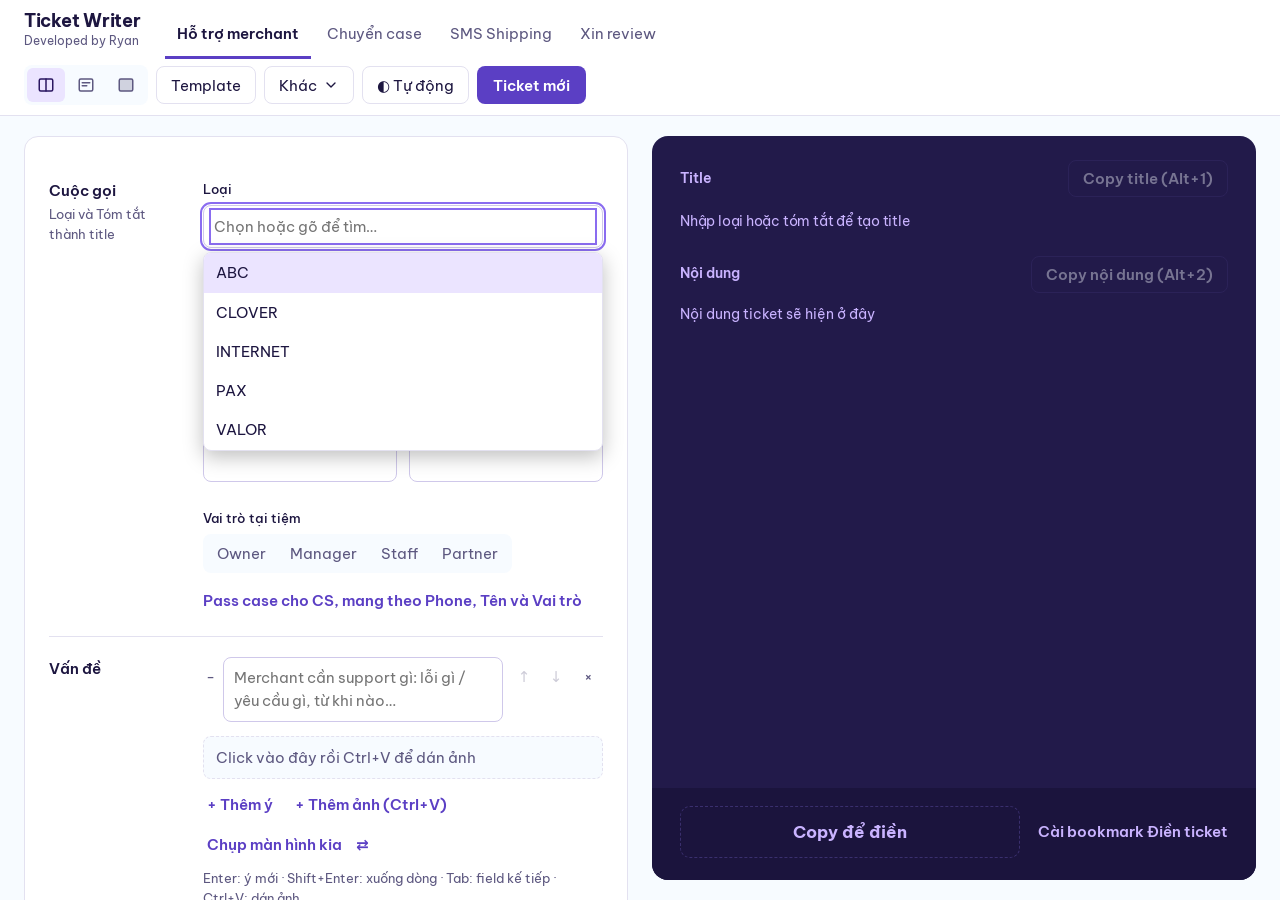
==== index.html @ 69939311 "feat(theme): Added palette picker with restored pink palette Màu giao diện chọn ở menu Khác (Tím mặc" ====
<!DOCTYPE html>
<html lang="vi">
<head>
<meta charset="utf-8">
<meta name="viewport" content="width=device-width, initial-scale=1">
<title>Ticket Writer</title>
<link rel="stylesheet" href="styles/fonts.css">
<link rel="stylesheet" href="styles/tokens.css">
<link rel="stylesheet" href="styles/palette-pink.css">
<link rel="stylesheet" href="styles/layout.css">
<link rel="stylesheet" href="styles/form.css">
<link rel="stylesheet" href="styles/checklist.css">
<link rel="stylesheet" href="styles/output.css">
<link rel="stylesheet" href="styles/dialog.css">
</head>
<body>
<div class="app">
  <header>
    <div class="brand"><h1>Ticket Writer</h1><span class="credit">Developed by Ryan</span></div>
    <nav class="picker" id="picker" aria-label="Chọn loại ticket"></nav>
    <div class="spacer"></div>
    <div class="header-tools">
      <div class="seg view-seg" id="modeSeg" role="group" aria-label="Chế độ hiển thị">
        <button type="button" data-mode="split" class="wide-only" title="Chia đôi (Alt+M để đổi chế độ)"><svg viewBox="0 0 24 24" aria-hidden="true"><rect x="3" y="4" width="18" height="16" rx="2"/><path d="M12 4v16"/></svg><span class="sr">Chia đôi</span></button>
        <button type="button" data-mode="input" title="Chỉ Nhập"><svg viewBox="0 0 24 24" aria-hidden="true"><rect x="3" y="4" width="18" height="16" rx="2"/><path d="M7 9h10M7 13h6"/></svg><span class="sr">Nhập</span></button>
        <button type="button" data-mode="output" title="Chỉ Kết quả"><svg viewBox="0 0 24 24" aria-hidden="true"><rect x="3" y="4" width="18" height="16" rx="2" class="fill"/></svg><span class="sr">Kết quả</span></button>
      </div>
      <button type="button" class="ghost" id="tplOpen" title="Tìm và dùng template (Alt+T)">Template</button>
      <button type="button" class="ghost more-btn" id="moreBtn" popovertarget="moreMenu" aria-haspopup="menu">Khác <svg viewBox="0 0 24 24" aria-hidden="true"><path d="M6 9l6 6 6-6"/></svg></button>
      <div class="menu" id="moreMenu" popover>
        <button type="button" class="menu-item" id="tplSave" title="Lưu ticket hiện tại làm template, tên = title">Lưu ticket làm template</button>
        <p class="menu-group">Khi ticket system không vào được</p>
        <button type="button" class="menu-item" id="offSave" title="Tải ticket này ra 1 file (kèm Business zipcode + Ticket type + Tier), có ảnh thì gói chung vào ZIP">Lưu ticket ra file</button>
        <button type="button" class="menu-item" id="offOpen" title="Chọn file .zip / .json đã tải bằng Lưu ticket ra file để nạp lại vào form, rồi Copy để điền">Mở file đã lưu</button>
        <p class="menu-group">Khi đổi máy hoặc trình duyệt</p>
        <button type="button" class="menu-item" id="backupSave" title="Tải 1 file chứa gợi ý Tóm tắt (Viết ticket), gợi ý tên người support thêm (Chuyển case: Sales / MKT / CS / Tech) và template">Sao lưu gợi ý và template</button>
        <button type="button" class="menu-item" id="backupOpen" title="Chọn file sao lưu (ticket-writer-backup-….json) để nạp lại gợi ý Tóm tắt, gợi ý tag và template vào máy này">Khôi phục từ file sao lưu</button>
        <p class="menu-group">Màu giao diện</p>
        <div class="palette-seg" id="paletteSeg" role="group" aria-label="Màu giao diện"></div>
        <hr>
        <button type="button" class="menu-item wide-only" id="swapBtn" title="Chỉ dùng ở chế độ Chia đôi">Đổi bên Nhập và Kết quả</button>
        <p class="menu-meta">Phiên bản <span id="ver"></span></p>
      </div>
      <input type="file" id="offImport" accept=".zip,.json,application/zip,application/json" hidden>
      <input type="file" id="backupImport" accept=".json,application/json" hidden>
      <button type="button" class="ghost" id="phoneBtn" hidden></button>
      <button type="button" class="ghost" id="themeBtn" title="Đổi giao diện: Tự động (theo Windows) → Sáng → Tối"></button>
      <button type="button" class="primary" id="resetBtn" title="Xóa nội dung đang mở, bắt đầu ticket mới (Alt+N)" aria-keyshortcuts="Alt+N">Ticket mới</button>
    </div>
  </header>

  <div class="notices" id="notices" hidden></div>

  <main id="main">
    <section class="pane" id="inPane" aria-label="Nhập nội dung"><div class="inner" id="form"></div></section>
    <section class="pane" id="outPane" aria-label="Kết quả để copy">
      <div class="inner">
        <div class="warn" id="warn" hidden></div>
        <div id="titleBlock">
          <div class="outhead">
            <h2>Title</h2><span class="status" id="stTitle"></span>
            <button type="button" class="copy" id="copyTitle">Copy title (Alt+1)</button>
          </div>
          <pre class="out" id="outTitle" data-empty="Nhập loại hoặc tóm tắt để tạo title"></pre>
        </div>

        <div class="outhead">
          <h2>Nội dung</h2><span class="status" id="stBody"></span>
          <button type="button" class="copy" id="copyBody">Copy nội dung (Alt+2)</button>
        </div>
        <pre class="out" id="outBody" data-empty="Nội dung ticket sẽ hiện ở đây"></pre>

        <div id="smsBlock" hidden>
          <div class="outhead">
            <h2>SMS Promotion</h2><span class="status" id="stSms"></span>
            <button type="button" class="copy" id="copyPromo" title="Copy toàn bộ tin nhắn gửi tiệm xác nhận">Copy Confirm SMS (Alt+4)</button>
            <button type="button" class="copy" id="copySms" title="Chỉ nội dung Message, 1 dòng: dán vào hệ thống gửi SMS">Copy SMS (Alt+3)</button>
          </div>
          <div class="warn" id="smsWarn" hidden></div>
          <pre class="out sms-out" id="outSms" data-empty="Tin nhắn SMS sẽ hiện ở đây"></pre>
        </div>

        <div id="imgPanel" hidden>
          <div class="outhead">
            <h2>Ảnh</h2><span class="status" id="imgStatus"></span>
            <button type="button" class="copy" id="imgZip" title="Tải mọi ảnh dưới đây thành 1 file .zip, tên ảnh theo thứ tự nội dung">Tải tất cả (ZIP)</button>
            <button type="button" class="copy" id="imgPdf" title="Tải mọi ảnh dưới đây thành 1 file .pdf: mỗi trang 1 ảnh, đầu trang ghi ảnh của mục nào. Ảnh giữ nguyên độ phân giải gốc.">Tải PDF</button>
            <button type="button" class="ghost" id="imgClear" title="Xóa mọi ảnh của ticket này (cả ảnh đã lưu trong trình duyệt). Nội dung ticket giữ nguyên">Xóa hết ảnh</button>
          </div>
          <div id="imgList"></div>
        </div>

        <!-- Ghim đáy khối Kết quả: hành động chính, luôn trong tầm mắt dù nội dung dài -->
        <div class="dock" id="fillDock">
          <button type="button" class="copy fill" id="copyFill" title="Copy Title + Nội dung để bookmark &quot;Điền ticket&quot; điền vào Subject / Description">Copy để điền</button>
          <button type="button" class="link" id="fillHelp">Cài bookmark Điền ticket</button>
        </div>
      </div>
    </section>
  </main>
</div>

<dialog id="imgDlg" class="viewer" aria-label="Xem ảnh">
  <div class="dhead">
    <b id="vCap"></b><span class="spacer"></span><span class="status" id="vCount"></span>
    <button type="button" class="ghost" id="vClose">Đóng</button>
  </div>
  <div class="v-body" id="vBody"><img id="vImg" alt=""></div>
  <div class="dfoot">
    <button type="button" class="ghost" id="vPrev">‹ Trước</button>
    <button type="button" class="ghost" id="vSize">Xem kích thước gốc</button>
    <button type="button" class="ghost" id="vNext">Sau ›</button>
    <span class="spacer"></span><span class="status">← → chuyển ảnh · Esc đóng</span>
  </div>
</dialog>

<dialog id="tplDlg" aria-label="Template">
  <div class="dhead">
    <input class="text" id="tplSearch" type="search" placeholder="Tìm template theo tóm tắt…" autocomplete="off">
    <button type="button" class="ghost" id="tplClose">Đóng</button>
  </div>
  <div class="tlist" id="tplList"></div>
  <div class="dfoot">
    <span class="status" id="tplCount"></span>
    <span class="spacer"></span>
    <button type="button" class="ghost" id="tplExport">Xuất JSON</button>
    <label class="ghost" style="cursor:pointer">Nhập JSON<input type="file" id="tplImport" accept="application/json,.json" hidden></label>
  </div>
</dialog>

<dialog id="offSaveDlg" aria-label="Lưu ticket ra file">
  <form class="off-form" id="offSaveForm">
    <div class="dhead"><b>Lưu ticket ra file (ticket system không vào được)</b></div>
    <div class="off-fields">
      <div class="field"><label for="offZip">Business zipcode</label><input class="text" id="offZip" type="text" inputmode="numeric" autocomplete="off" required></div>
      <div class="field"><label for="offType">Ticket type</label><input class="text" id="offType" type="text" autocomplete="off" required></div>
      <div class="field"><label for="offTier">Tier</label><select class="text" id="offTier" required><option value="">Chọn tier</option></select></div>
      <label class="field" id="offPdfRow"><input type="checkbox" id="offPdf"> Tải kèm PDF ảnh</label>
      <p class="status">Tải 1 file, tên bắt đầu bằng mã OFF-…: không có ảnh là file .json; có ảnh là file .zip chứa .json + ảnh (+ .pdf nếu chọn) cùng tên. Mở lại bằng Khác → Mở file đã lưu.</p>
    </div>
    <div class="dfoot">
      <span class="spacer"></span>
      <button type="button" class="ghost" id="offSaveCancel">Hủy</button>
      <button type="submit" class="copy" id="offSaveOk">Lưu</button>
    </div>
  </form>
</dialog>

<dialog id="phoneDlg" aria-label="Nhận ảnh iOS">
  <div class="dhead">
    <b>Nhận ảnh iOS</b><span class="spacer"></span>
    <button type="button" class="ghost" id="phoneClose">Đóng</button>
  </div>
  <div class="phone-body">
    <p>iPad / iPhone (cùng Wi-Fi với máy này): mở <b>Camera</b>, hướng vào mã → bấm link hiện ra → <b>Chọn ảnh để gửi</b>. Ảnh tự vào mục đang mở, như Ctrl+V.</p>
    <canvas id="phoneQr" class="phone-qr" hidden></canvas>
    <p class="phone-link" id="phoneLinkText"></p>
    <p class="status" id="phoneExpiry"></p>
  </div>
  <div class="dfoot">
    <button type="button" class="ghost" id="phoneRenew" title="iPad dùng chung: đổi ca thì đổi mã, trang gửi ảnh cũ trên iPad sẽ không gửi được nữa">Đổi mã ngay</button>
    <span class="spacer"></span>
    <button type="button" class="ghost" id="phoneStop">Tắt nhận ảnh</button>
  </div>
</dialog>

<dialog id="fillDlg" aria-label="Điền ticket">
  <div class="dhead">
    <b>Bookmark: Điền ticket · Lấy thông tin tiệm</b><span class="spacer"></span>
    <button type="button" class="ghost" id="fillClose">Đóng</button>
  </div>
  <div class="fill-guide">
    <h3>Cài 1 lần</h3>
    <ol>
      <li>Bật thanh bookmark: <kbd>Ctrl</kbd>+<kbd>Shift</kbd>+<kbd>B</kbd>.</li>
      <li>Kéo nút này thả lên thanh bookmark (đừng bấm): <a class="bm-link" id="fillBookmarklet" title="Kéo lên thanh bookmark">Điền ticket</a></li>
    </ol>
    <h3>Mỗi lần tạo ticket</h3>
    <ol>
      <li>Ở Ticket Writer bấm <b>Copy để điền</b>.</li>
      <li>Chuyển sang tab ticket, bấm bookmark <b>Điền ticket</b>: Title vào Subject, Nội dung vào Description, <b>done</b> vào ô Comment ở khung Checklist, rồi tự bấm <b>Upload File(s)</b>. Lần đầu Chrome hỏi quyền xem clipboard → <b>Allow</b>.</li>
      <li>Trang không có ô Comment (ticket không có khung Checklist) thì bỏ qua ô này. Thiếu Subject / Description / nút Upload thì không điền gì và báo thiếu cái nào.</li>
    </ol>
    <p class="status">Bản Ticket Writer mới có sửa phần điền ticket thì kéo lại nút ở trên (xóa bookmark cũ).</p>
    <h3>Lấy thông tin tiệm (Chuyển case)</h3>
    <ol>
      <li>Kéo nút này thả lên thanh bookmark (đừng bấm): <a class="bm-link" id="shopBookmarklet" title="Kéo lên thanh bookmark">Lấy thông tin tiệm</a></li>
      <li>Trên portal, bấm bookmark <b>Lấy thông tin tiệm</b> và nó báo lấy được gì:
        <ul>
          <li>Trang <b>ticket</b>: Link Ticket + Tên tiệm + MID (dòng <i>Ticket #… for Tên tiệm / MID</i>) + nội dung ticket (vào ô Issue).</li>
          <li>Trang <b>Lead</b>: Link Lead + DBA + MID + Business ZIP.</li>
        </ul>
      </li>
      <li>Về Ticket Writer → <b>Chuyển case</b> → bấm <b>Dán thông tin tiệm</b>: điền các trường lấy được (ghi đè chữ cũ). Không muốn Chrome hỏi quyền xem clipboard: bấm <kbd>Ctrl</kbd>+<kbd>V</kbd> ở bất kỳ đâu trên trang Chuyển case thay cho nút (dán bằng phím thì Chrome không hỏi).</li>
    </ol>
  </div>
</dialog>

<!-- Thứ tự = thứ tự chạy: core → config → domain → application → infrastructure → ui → main. Thêm file mới thì thêm dòng ở đúng nhóm. -->

<!-- core -->
<script src="src/core/namespace.js"></script>
<script src="src/core/registry.js"></script>

<!-- config: cấu hình chung -->
<script src="config/app.js"></script>
<script src="config/notifications.js"></script>
<!-- config: Viết ticket (thứ tự = thứ tự nút) -->
<script src="config/tickets/incident.js"></script>
<script src="config/tickets/transfer.js"></script>
<script src="config/tickets/pass-case.js"></script>
<!-- config: Setup / Training -->
<script src="config/setup/catalog.js"></script>
<script src="config/setup/pos/abc/new/create-db.js"></script>
<script src="config/setup/pos/abc/new/setup.js"></script>
<script src="config/setup/terminal/pax/new/setup.js"></script>
<script src="config/setup/terminal/valor/new/training.js"></script>
<script src="config/setup/terminal/valor/replace/setup.js"></script>
<!-- config: SMS (Promotion, Shipping, Xin review) -->
<script src="config/sms/promotion.js"></script>
<script src="config/sms/shipping.js"></script>
<script src="config/sms/review.js"></script>

<!-- domain -->
<script src="src/domain/text.js"></script>
<script src="src/domain/title.js"></script>
<script src="src/domain/ticket.js"></script>
<script src="src/domain/checklist.js"></script>
<script src="src/domain/body.js"></script>
<script src="src/domain/validation.js"></script>
<script src="src/domain/navigation.js"></script>
<script src="src/domain/image-slots.js"></script>
<script src="src/domain/image-archive.js"></script>
<script src="src/domain/template.js"></script>
<script src="src/domain/offline-ticket.js"></script>
<script src="src/domain/backup.js"></script>
<script src="src/domain/sms.js"></script>
<script src="src/domain/sms-message.js"></script>
<script src="src/domain/shipping.js"></script>
<script src="src/domain/shipping-message.js"></script>
<script src="src/domain/pass-case.js"></script>
<script src="src/domain/pass-case-message.js"></script>
<script src="src/domain/shop-info.js"></script>
<script src="src/domain/review.js"></script>
<script src="src/domain/review-message.js"></script>
<script src="src/domain/phone-link.js"></script>
<script src="src/domain/qr-code.js"></script>

<!-- application -->
<script src="src/application/context.js"></script>
<script src="src/application/store.js"></script>
<script src="src/application/session-repository.js"></script>
<script src="src/application/session.js"></script>
<script src="src/application/ticket-service.js"></script>
<script src="src/application/navigation-service.js"></script>
<script src="src/application/view-service.js"></script>
<script src="src/application/image-service.js"></script>
<script src="src/application/output-service.js"></script>
<script src="src/application/category-service.js"></script>
<script src="src/application/template-service.js"></script>
<script src="src/application/offline-service.js"></script>
<script src="src/application/backup-service.js"></script>
<script src="src/application/sms-service.js"></script>
<script src="src/application/shipping-service.js"></script>
<script src="src/application/pass-case-service.js"></script>
<script src="src/application/review-service.js"></script>
<script src="src/application/staff-service.js"></script>
<script src="src/application/notice-service.js"></script>
<script src="src/application/theme-service.js"></script>
<script src="src/application/palette-service.js"></script>
<script src="src/application/phone-service.js"></script>
<script src="src/application/summary-history-service.js"></script>
<script src="src/application/tag-history-service.js"></script>

<!-- infrastructure -->
<script src="src/infrastructure/storage.js"></script>
<script src="src/infrastructure/image-store.js"></script>
<script src="src/infrastructure/storage-quota.js"></script>
<script src="src/infrastructure/clipboard.js"></script>
<script src="src/infrastructure/screen-capture.js"></script>
<script src="src/infrastructure/ticket-fill.js"></script>
<script src="src/infrastructure/shop-grab.js"></script>
<script src="src/infrastructure/zip.js"></script>
<script src="src/infrastructure/pdf-image.js"></script>
<script src="src/infrastructure/pdf.js"></script>
<script src="src/infrastructure/files.js"></script>
<script src="src/infrastructure/phone-inbox.js"></script>

<!-- ui -->
<script src="src/ui/dom.js"></script>
<script src="src/ui/combo.js"></script>
<script src="src/ui/notice-bar.js"></script>
<script src="src/ui/theme-toggle.js"></script>
<script src="src/ui/palette-picker.js"></script>
<script src="src/ui/category-combo.js"></script>
<script src="src/ui/summary-combo.js"></script>
<script src="src/ui/idea-list.js"></script>
<script src="src/ui/image-zone.js"></script>
<script src="src/ui/checklist-view.js"></script>
<script src="src/ui/ticket-form.js"></script>
<script src="src/ui/sms-form.js"></script>
<script src="src/ui/shipping-form.js"></script>
<script src="src/ui/shop-paste.js"></script>
<script src="src/ui/pass-case-form.js"></script>
<script src="src/ui/review-form.js"></script>
<script src="src/ui/picker.js"></script>
<script src="src/ui/image-panel.js"></script>
<script src="src/ui/output-view.js"></script>
<script src="src/ui/image-viewer.js"></script>
<script src="src/ui/template-dialog.js"></script>
<script src="src/ui/offline-dialog.js"></script>
<script src="src/ui/backup-buttons.js"></script>
<script src="src/ui/fill-dialog.js"></script>
<script src="src/ui/header.js"></script>
<script src="src/ui/paste-handler.js"></script>
<script src="src/ui/phone-dialog.js"></script>
<script src="src/ui/phone-button.js"></script>

<!-- composition root: luôn cuối cùng -->
<script src="src/main.js"></script>
</body>
</html>
---- styles/fonts.css ----
/* styles/fonts.css — Font Be Vietnam Pro (SIL OFL 1.1, styles/fonts/OFL.txt), file nằm trong folder để chạy được trên file:// không cần mạng.
   Mỗi độ đậm tách 3 file theo bảng chữ (vietnamese, latin-ext, latin) như Google Fonts: trình duyệt chỉ tải file có chữ đang hiện. */
@font-face { font-family: 'Be Vietnam Pro'; font-style: normal; font-weight: 400; font-display: swap; src: url("fonts/be-vietnam-pro-400-vietnamese.woff2") format("woff2"); unicode-range: U+0102-0103, U+0110-0111, U+0128-0129, U+0168-0169, U+01A0-01A1, U+01AF-01B0, U+0300-0301, U+0303-0304, U+0308-0309, U+0323, U+0329, U+1EA0-1EF9, U+20AB; }
@font-face { font-family: 'Be Vietnam Pro'; font-style: normal; font-weight: 400; font-display: swap; src: url("fonts/be-vietnam-pro-400-latin-ext.woff2") format("woff2"); unicode-range: U+0100-02BA, U+02BD-02C5, U+02C7-02CC, U+02CE-02D7, U+02DD-02FF, U+0304, U+0308, U+0329, U+1D00-1DBF, U+1E00-1E9F, U+1EF2-1EFF, U+2020, U+20A0-20AB, U+20AD-20C4, U+2113, U+2C60-2C7F, U+A720-A7FF; }
@font-face { font-family: 'Be Vietnam Pro'; font-style: normal; font-weight: 400; font-display: swap; src: url("fonts/be-vietnam-pro-400-latin.woff2") format("woff2"); unicode-range: U+0000-00FF, U+0131, U+0152-0153, U+02BB-02BC, U+02C6, U+02DA, U+02DC, U+0304, U+0308, U+0329, U+2000-206F, U+20AC, U+2122, U+2191, U+2193, U+2212, U+2215, U+FEFF, U+FFFD; }
@font-face { font-family: 'Be Vietnam Pro'; font-style: normal; font-weight: 500; font-display: swap; src: url("fonts/be-vietnam-pro-500-vietnamese.woff2") format("woff2"); unicode-range: U+0102-0103, U+0110-0111, U+0128-0129, U+0168-0169, U+01A0-01A1, U+01AF-01B0, U+0300-0301, U+0303-0304, U+0308-0309, U+0323, U+0329, U+1EA0-1EF9, U+20AB; }
@font-face { font-family: 'Be Vietnam Pro'; font-style: normal; font-weight: 500; font-display: swap; src: url("fonts/be-vietnam-pro-500-latin-ext.woff2") format("woff2"); unicode-range: U+0100-02BA, U+02BD-02C5, U+02C7-02CC, U+02CE-02D7, U+02DD-02FF, U+0304, U+0308, U+0329, U+1D00-1DBF, U+1E00-1E9F, U+1EF2-1EFF, U+2020, U+20A0-20AB, U+20AD-20C4, U+2113, U+2C60-2C7F, U+A720-A7FF; }
@font-face { font-family: 'Be Vietnam Pro'; font-style: normal; font-weight: 500; font-display: swap; src: url("fonts/be-vietnam-pro-500-latin.woff2") format("woff2"); unicode-range: U+0000-00FF, U+0131, U+0152-0153, U+02BB-02BC, U+02C6, U+02DA, U+02DC, U+0304, U+0308, U+0329, U+2000-206F, U+20AC, U+2122, U+2191, U+2193, U+2212, U+2215, U+FEFF, U+FFFD; }
@font-face { font-family: 'Be Vietnam Pro'; font-style: normal; font-weight: 600; font-display: swap; src: url("fonts/be-vietnam-pro-600-vietnamese.woff2") format("woff2"); unicode-range: U+0102-0103, U+0110-0111, U+0128-0129, U+0168-0169, U+01A0-01A1, U+01AF-01B0, U+0300-0301, U+0303-0304, U+0308-0309, U+0323, U+0329, U+1EA0-1EF9, U+20AB; }
@font-face { font-family: 'Be Vietnam Pro'; font-style: normal; font-weight: 600; font-display: swap; src: url("fonts/be-vietnam-pro-600-latin-ext.woff2") format("woff2"); unicode-range: U+0100-02BA, U+02BD-02C5, U+02C7-02CC, U+02CE-02D7, U+02DD-02FF, U+0304, U+0308, U+0329, U+1D00-1DBF, U+1E00-1E9F, U+1EF2-1EFF, U+2020, U+20A0-20AB, U+20AD-20C4, U+2113, U+2C60-2C7F, U+A720-A7FF; }
@font-face { font-family: 'Be Vietnam Pro'; font-style: normal; font-weight: 600; font-display: swap; src: url("fonts/be-vietnam-pro-600-latin.woff2") format("woff2"); unicode-range: U+0000-00FF, U+0131, U+0152-0153, U+02BB-02BC, U+02C6, U+02DA, U+02DC, U+0304, U+0308, U+0329, U+2000-206F, U+20AC, U+2122, U+2191, U+2193, U+2212, U+2215, U+FEFF, U+FFFD; }
@font-face { font-family: 'Be Vietnam Pro'; font-style: normal; font-weight: 700; font-display: swap; src: url("fonts/be-vietnam-pro-700-vietnamese.woff2") format("woff2"); unicode-range: U+0102-0103, U+0110-0111, U+0128-0129, U+0168-0169, U+01A0-01A1, U+01AF-01B0, U+0300-0301, U+0303-0304, U+0308-0309, U+0323, U+0329, U+1EA0-1EF9, U+20AB; }
@font-face { font-family: 'Be Vietnam Pro'; font-style: normal; font-weight: 700; font-display: swap; src: url("fonts/be-vietnam-pro-700-latin-ext.woff2") format("woff2"); unicode-range: U+0100-02BA, U+02BD-02C5, U+02C7-02CC, U+02CE-02D7, U+02DD-02FF, U+0304, U+0308, U+0329, U+1D00-1DBF, U+1E00-1E9F, U+1EF2-1EFF, U+2020, U+20A0-20AB, U+20AD-20C4, U+2113, U+2C60-2C7F, U+A720-A7FF; }
@font-face { font-family: 'Be Vietnam Pro'; font-style: normal; font-weight: 700; font-display: swap; src: url("fonts/be-vietnam-pro-700-latin.woff2") format("woff2"); unicode-range: U+0000-00FF, U+0131, U+0152-0153, U+02BB-02BC, U+02C6, U+02DA, U+02DC, U+0304, U+0308, U+0329, U+2000-206F, U+20AC, U+2122, U+2191, U+2193, U+2212, U+2215, U+FEFF, U+FFFD; }
---- styles/tokens.css ----
/* styles/tokens.css — Màu, bo góc, font (light + dark) và style nền. Màu giao diện khác (vd Hồng) ghi đè biến ở styles/palette-*.css. */
/* Palette Castorice (Honkai: Star Rail, fandomcolors.com): #c9b3ff melrose · #7cd7ff anakiwa · #1e90ff dodger blue · #0b3b5a tarawera · #f7fbff alice blue.
   Sáng: nền alice blue, chữ tím đậm #1d1640, nút chính #5b3fc4 (chữ trắng). Tối: nút chính #c9b3ff với chữ tím đậm.
   Khu Kết quả là khối tím đậm (--slab*) ở cả 2 giao diện: đây là thứ sẽ được copy đi nên nổi nhất trang. Ở Tối khối sáng hơn nền 1 bậc.
   Xanh anakiwa = đã copy / đủ điều kiện. Màu chữ đã kiểm tra tương phản >= 4.5:1 trên nền tương ứng (WCAG AA), khung focus >= 3:1. */
:root {
  color-scheme: light dark;   /* thanh cuộn, ô nhập của trình duyệt theo theme */
  --bg: #f7fbff; --panel: #ffffff; --ink: #1d1640; --muted: #5d5880;
  --line: #e3e1f0; --field: #cfc8ea; --accent: #5b3fc4; --accent-ink: #ffffff; --accent-text: #5b3fc4; --accent-soft: #ebe4ff; --focus: #8a6cf0;
  --selected-bg: #ebe4ff; --selected-ink: #2a1660;   /* lựa chọn đang chọn: nhạt, không gắt như nút chính */
  --btn-bg: #ebe4ff; --btn-ink: #2a1660; --btn-line: #c9b3ff; --btn-hover: #c9b3ff;   /* nút Copy / Tải ngoài khu Kết quả (hộp thoại) */
  --done-bg: #dff4ff; --done-ink: #0b3b5a; --done-line: #7cd7ff;                     /* nút đã copy (Copy lại) */
  --warn-bg: #fff3d6; --warn-ink: #7a4a00; --ok: #0b6e52; --out-bg: #fbfaff;
  --err-bg: #fdd8d8; --err-ink: #a3141c;
  --urgent-bg: #fdf1f1; --urgent-line: #efb9be;   /* ô GẤP chưa tick: đỏ chìm, tick thì dùng --err-* */
  --sms-bg: #eef8ff; --sms-line: #7cd7ff;
  --slab: #221a4a; --slab-dock: #1b143d; --slab-line: #3a2f6e; --slab-ink: #f7fbff; --slab-text: #ece6ff; --slab-muted: #c9b3ff;
  --slab-fill: #c9b3ff; --slab-fill-hover: #ddd0ff; --slab-fill-ink: #1c0f40;   /* nút Copy để điền ở đáy khối Kết quả */
  --slab-done-bg: #7cd7ff; --slab-done-ink: #062033; --slab-tick: #6fe0b4;       /* đã copy / ảnh đã copy trong khối Kết quả */
  --slab-sms-bg: rgba(124, 215, 255, .1); --slab-sms-line: #7cd7ff;             /* khung tin SMS trong khối Kết quả */
  --radius: 8px; --radius-lg: 14px;
  --font: 'Be Vietnam Pro', 'Segoe UI', system-ui, -apple-system, Roboto, Arial, sans-serif;
  scrollbar-color: var(--btn-hover) transparent;
}
/* Tối: theo hệ điều hành (data-theme chưa gắn = Tự động) hoặc người dùng chọn Tối. 2 khối phải giữ giống nhau. */
@media (prefers-color-scheme: dark) {
  :root:not([data-theme="light"]) {
    color-scheme: dark;
    --bg: #120f24; --panel: #1b1636; --ink: #f7fbff; --muted: #b9b0e3;
    --line: #2f2858; --field: #453c78; --accent: #c9b3ff; --accent-ink: #1c0f40; --accent-text: #c9b3ff; --accent-soft: #2e2557; --focus: #c9b3ff;
    --selected-bg: #3a2f73; --selected-ink: #f7fbff;
    --btn-bg: #c9b3ff; --btn-ink: #1c0f40; --btn-line: #c9b3ff; --btn-hover: #ddd0ff;
    --done-bg: #7cd7ff; --done-ink: #062033; --done-line: #7cd7ff;
    --warn-bg: #3d3010; --warn-ink: #f5d27a; --ok: #6fe0b4; --out-bg: #151129;
    --err-bg: #4a1a22; --err-ink: #ffb3bd;
    --urgent-bg: #2b1621; --urgent-line: #6e2f3c;
    --sms-bg: #142a40; --sms-line: #7cd7ff;
    --slab: #2a2060; --slab-dock: #231a52; --slab-line: #45398a;
  }
}
:root[data-theme="dark"] {
  color-scheme: dark;
  --bg: #120f24; --panel: #1b1636; --ink: #f7fbff; --muted: #b9b0e3;
  --line: #2f2858; --field: #453c78; --accent: #c9b3ff; --accent-ink: #1c0f40; --accent-text: #c9b3ff; --accent-soft: #2e2557; --focus: #c9b3ff;
  --selected-bg: #3a2f73; --selected-ink: #f7fbff;
  --btn-bg: #c9b3ff; --btn-ink: #1c0f40; --btn-line: #c9b3ff; --btn-hover: #ddd0ff;
  --done-bg: #7cd7ff; --done-ink: #062033; --done-line: #7cd7ff;
  --warn-bg: #3d3010; --warn-ink: #f5d27a; --ok: #6fe0b4; --out-bg: #151129;
  --err-bg: #4a1a22; --err-ink: #ffb3bd;
  --urgent-bg: #2b1621; --urgent-line: #6e2f3c;
  --sms-bg: #142a40; --sms-line: #7cd7ff;
  --slab: #2a2060; --slab-dock: #231a52; --slab-line: #45398a;
}
:root[data-theme="light"] { color-scheme: light; }
* { box-sizing: border-box; }
/* hidden phải thắng mọi display: tự đặt (vd .sec là grid), không thì phần JS đánh dấu ẩn (Việc cần làm tiếp…) vẫn hiện */
[hidden] { display: none !important; }
html, body { height: 100%; margin: 0; }
body { background: var(--bg); color: var(--ink); font: 15px/1.55 var(--font); }
button, input, textarea, select { font: inherit; color: inherit; }
button:focus-visible, input:focus-visible, textarea:focus-visible, label:focus-within, summary:focus-visible {
  outline: 2px solid var(--focus); outline-offset: 1px;
}
.sr { position: absolute; width: 1px; height: 1px; overflow: hidden; clip-path: inset(50%); white-space: nowrap; }   /* chữ cho trình đọc màn hình / test, mắt không thấy */
@media (prefers-reduced-motion: reduce) { * { transition: none !important; } }
---- styles/palette-pink.css ----
/* styles/palette-pink.css — Màu giao diện "Hồng" (data-palette="pink" trên <html>, chọn ở menu Khác). Ghi đè biến màu của tokens.css.
   Palette bản v2026-11-12.4: #ffe7f3 hồng phấn · #ffcdde hồng nhạt · #fea2ba hồng đậm · #7efaff cyan sáng · #1adee6 cyan.
   Cyan quá sáng để làm chữ trên nền sáng => chữ / link dùng --accent-text (cyan đậm), cyan gốc chỉ làm nền nút.
   Khu Kết quả: khối mận đậm (--slab*), nút Copy để điền cyan. Chữ đã kiểm tra tương phản >= 4.5:1 (WCAG AA), khung focus >= 3:1.
   Sáng / Tối giống tokens.css: khối Tối theo hệ điều hành và khối data-theme="dark" phải giữ giống nhau, và đặt đủ mọi biến khối Sáng đặt. */
:root[data-palette="pink"] {
  --bg: #fff3f9; --panel: #ffffff; --ink: #2b2433; --muted: #6b5566;
  --line: #ffcdde; --field: #f2adc4; --accent: #1adee6; --accent-ink: #063f42; --accent-text: #00727a; --accent-soft: #d6fdff; --focus: #00838a;
  --selected-bg: #c4f8fa; --selected-ink: #063f42;
  --btn-bg: #c4f8fa; --btn-ink: #063f42; --btn-line: #1adee6; --btn-hover: #7efaff;
  --done-bg: #d4f5e5; --done-ink: #0b5e45; --done-line: #6fd3a6;
  --warn-bg: #fff0cc; --warn-ink: #7a4a00; --ok: #0d7f5f; --out-bg: #fffafc;
  --err-bg: #fdd8d8; --err-ink: #a3141c;
  --urgent-bg: #fdf1f1; --urgent-line: #efb9be;
  --sms-bg: #ffe7f3; --sms-line: #fea2ba;
  --slab: #3d1f38; --slab-dock: #33192f; --slab-line: #5e3456; --slab-ink: #fff3f9; --slab-text: #ffe7f3; --slab-muted: #fea2ba;
  --slab-fill: #1adee6; --slab-fill-hover: #7efaff; --slab-fill-ink: #062a2c;
  --slab-done-bg: #6fe0b4; --slab-done-ink: #0b2a1f; --slab-tick: #6fe0b4;
  --slab-sms-bg: rgba(254, 162, 186, .12); --slab-sms-line: #fea2ba;
  scrollbar-color: var(--sms-line) transparent;
}
@media (prefers-color-scheme: dark) {
  :root[data-palette="pink"]:not([data-theme="light"]) {
    --bg: #1e1820; --panel: #2a2230; --ink: #ffe7f3; --muted: #d4b3c3;
    --line: #4a3a48; --field: #6a5068; --accent: #1adee6; --accent-ink: #062a2c; --accent-text: #7efaff; --accent-soft: #17434a; --focus: #7efaff;
    --selected-bg: #17434a; --selected-ink: #ffe7f3;
    --btn-bg: #1adee6; --btn-ink: #062a2c; --btn-line: #1adee6; --btn-hover: #7efaff;
    --done-bg: #6fe0b4; --done-ink: #0b2a1f; --done-line: #6fe0b4;
    --warn-bg: #3d3010; --warn-ink: #f5d27a; --ok: #6fe0b4; --out-bg: #241d29;
    --err-bg: #4a1a22; --err-ink: #ffb3bd;
    --urgent-bg: #2b1621; --urgent-line: #6e2f3c;
    --sms-bg: #3a2232; --sms-line: #fea2ba;
    --slab: #3a2238; --slab-dock: #321d30; --slab-line: #5a3a56; --slab-ink: #fff3f9; --slab-text: #ffe7f3; --slab-muted: #fea2ba;
    --slab-fill: #1adee6; --slab-fill-hover: #7efaff; --slab-fill-ink: #062a2c;
    --slab-done-bg: #6fe0b4; --slab-done-ink: #0b2a1f; --slab-tick: #6fe0b4;
    --slab-sms-bg: rgba(254, 162, 186, .12); --slab-sms-line: #fea2ba;
  }
}
:root[data-palette="pink"][data-theme="dark"] {
  --bg: #1e1820; --panel: #2a2230; --ink: #ffe7f3; --muted: #d4b3c3;
  --line: #4a3a48; --field: #6a5068; --accent: #1adee6; --accent-ink: #062a2c; --accent-text: #7efaff; --accent-soft: #17434a; --focus: #7efaff;
  --selected-bg: #17434a; --selected-ink: #ffe7f3;
  --btn-bg: #1adee6; --btn-ink: #062a2c; --btn-line: #1adee6; --btn-hover: #7efaff;
  --done-bg: #6fe0b4; --done-ink: #0b2a1f; --done-line: #6fe0b4;
  --warn-bg: #3d3010; --warn-ink: #f5d27a; --ok: #6fe0b4; --out-bg: #241d29;
  --err-bg: #4a1a22; --err-ink: #ffb3bd;
  --urgent-bg: #2b1621; --urgent-line: #6e2f3c;
  --sms-bg: #3a2232; --sms-line: #fea2ba;
  --slab: #3a2238; --slab-dock: #321d30; --slab-line: #5a3a56; --slab-ink: #fff3f9; --slab-text: #ffe7f3; --slab-muted: #fea2ba;
  --slab-fill: #1adee6; --slab-fill-hover: #7efaff; --slab-fill-ink: #062a2c;
  --slab-done-bg: #6fe0b4; --slab-done-ink: #0b2a1f; --slab-tick: #6fe0b4;
  --slab-sms-bg: rgba(254, 162, 186, .12); --slab-sms-line: #fea2ba;
}
---- styles/layout.css ----
/* styles/layout.css — Khung trang: header (tên app, tab chọn loại, menu Khác), 2 khu Nhập / Kết quả. */
.app { display: flex; flex-direction: column; height: 100dvh; }

header {
  display: flex; flex-wrap: wrap; align-items: flex-end; gap: 6px 24px;
  padding: 10px 24px 0; background: var(--panel); border-bottom: 1px solid var(--line);
}
.brand { display: flex; flex-direction: column; padding-bottom: 10px; }
header h1 { margin: 0; font-size: 18px; font-weight: 700; letter-spacing: -0.015em; line-height: 1.25; }
.credit { color: var(--muted); font-size: 12px; line-height: 1.4; }
.header-tools { display: flex; flex-wrap: wrap; align-items: center; gap: 8px; padding-bottom: 10px; }
.spacer { flex: 1; }
svg { width: 18px; height: 18px; fill: none; stroke: currentColor; stroke-width: 2; stroke-linecap: round; stroke-linejoin: round; flex: none; }
svg .fill { fill: currentColor; fill-opacity: .25; }

/* Lựa chọn (segmented): Vai trò, Team, chế độ xem, các cấp Setup */
.seg { display: inline-flex; flex-wrap: wrap; gap: 2px; padding: 3px; background: var(--bg); border-radius: var(--radius); }
.seg button { background: transparent; border: 0; border-radius: 6px; padding: 5px 11px; color: var(--muted); cursor: pointer; }
.seg button:hover { color: var(--ink); }
.seg button[aria-pressed="true"] { background: var(--panel); color: var(--ink); font-weight: 600; box-shadow: 0 0 0 1.5px var(--accent); }
.view-seg button { display: flex; align-items: center; justify-content: center; width: 38px; height: 34px; padding: 0; }
.view-seg button[aria-pressed="true"] { background: var(--selected-bg); color: var(--selected-ink); box-shadow: none; }

/* Nút */
.ghost {
  min-height: 38px; padding: 0 14px; background: transparent; border: 1px solid var(--line); border-radius: var(--radius);
  color: var(--ink); cursor: pointer;
}
.ghost:hover { border-color: var(--accent); }
.ghost:disabled { opacity: .45; cursor: not-allowed; }
.primary { min-height: 38px; padding: 0 16px; background: var(--accent); color: var(--accent-ink); border: 0; border-radius: var(--radius); font-weight: 600; cursor: pointer; }
.primary:hover { filter: brightness(1.08); }
.link { padding: 4px 0; background: transparent; border: 0; color: var(--accent-text); font-weight: 600; cursor: pointer; }
.link:hover { text-decoration: underline; }

/* Tab chọn loại: gạch chân, khác hẳn segmented để không nhầm "đang ở đâu" với "đang chọn gì" */
.picker { display: flex; flex-wrap: wrap; align-items: flex-end; gap: 4px 14px; }
.picker > .tabs { padding: 0; gap: 4px; background: transparent; border-radius: 0; }
.picker > .tabs button { padding: 8px 12px 11px; border-radius: 0; border-bottom: 3px solid transparent; color: var(--muted); }
.picker > .tabs button[aria-pressed="true"] { background: transparent; box-shadow: none; color: var(--ink); border-bottom-color: var(--accent); }
.picker-level { display: inline-flex; align-items: center; gap: 6px; padding-bottom: 8px; }
.picker-label { color: var(--muted); font-size: 12px; font-weight: 600; }
.picker-sep { width: 1px; height: 28px; margin-bottom: 10px; background: var(--line); }

/* Menu Khác (popover: bấm ra ngoài / Esc là đóng) */
.more-btn { display: inline-flex; align-items: center; gap: 6px; anchor-name: --more; }
.more-btn svg { width: 16px; height: 16px; }
.menu {
  position: fixed; inset: auto; top: 64px; right: 24px; margin: 0;
  position-anchor: --more; top: calc(anchor(bottom) + 6px); right: anchor(right);
  width: 290px; padding: 8px; color: var(--ink); background: var(--panel);
  border: 1px solid var(--line); border-radius: 12px; box-shadow: 0 16px 40px rgba(29, 22, 64, .22);
}
.menu:popover-open { display: flex; flex-direction: column; }
.menu-item { padding: 9px 10px; text-align: left; background: transparent; border: 0; border-radius: 7px; cursor: pointer; }
.menu-item:hover:not(:disabled) { background: var(--accent-soft); }
.menu-item:disabled { opacity: .45; cursor: not-allowed; }
.menu-group { margin: 6px 0 0; padding: 6px 10px 2px; color: var(--muted); font-size: 13px; border-top: 1px solid var(--line); }
.menu hr { margin: 6px 4px; border: 0; border-top: 1px solid var(--line); }
.palette-seg { display: flex; gap: 4px; padding: 2px 0; }   /* Màu giao diện: các lựa chọn nằm ngang */
.palette-option { flex: 1; text-align: center; }
.palette-option[aria-pressed="true"] { background: var(--selected-bg); color: var(--selected-ink); font-weight: 600; }
.menu-meta { margin: 0; padding: 6px 10px 2px; color: var(--muted); font-size: 12px; }

/* Thanh cảnh báo (config/notifications.js) */
.notices { display: flex; flex-direction: column; gap: 6px; padding: 8px 24px; background: var(--panel); border-bottom: 1px solid var(--line); }
.notices[hidden] { display: none; }
.notice { display: flex; align-items: flex-start; gap: 10px; padding: 8px 12px; border-radius: var(--radius); font-size: 14px; }
.notice-warn { background: var(--warn-bg); color: var(--warn-ink); }
.notice-error { background: var(--err-bg); color: var(--err-ink); }
.notice-text { flex: 1; }
.notice-close { background: transparent; border: 0; color: inherit; font-size: 18px; line-height: 1; cursor: pointer; padding: 0 2px; }

/* Nút nhận ảnh iOS: đang nhận = viền cyan, mất kết nối = chữ đỏ */
#phoneBtn[data-status="on"] { border-color: var(--btn-line); background: var(--btn-bg); color: var(--btn-ink); }
#phoneBtn[data-status="lost"] { border-color: var(--err-ink); color: var(--err-ink); }

main { flex: 1; min-height: 0; display: grid; grid-template-columns: 1fr 1fr; }
main[data-mode="input"], main[data-mode="output"] { grid-template-columns: 1fr; }
main[data-mode="input"] #outPane, main[data-mode="output"] #inPane { display: none; }
.pane { min-height: 0; overflow: auto; padding: 20px 24px; container-type: inline-size; }
#inPane { padding-right: 12px; }
#outPane { padding-left: 12px; }
main[data-swap="1"] #inPane { order: 2; padding: 20px 24px 20px 12px; }
main[data-swap="1"] #outPane { padding: 20px 12px 20px 24px; }
main[data-mode="input"] .pane, main[data-mode="output"] .pane { padding: 20px 24px; }
.inner { max-width: 760px; margin: 0 auto; }

@media (max-width: 799px) {
  .wide-only, .header-tools .wide-only { display: none; }   /* .view-seg button đặt display: flex, cần selector mạnh hơn */
  .pane, #inPane, #outPane { padding: 12px; }
  .picker-sep { display: none; }
}
---- styles/form.css ----
/* styles/form.css — Khu Nhập: tờ phiếu, trường, mục, ô Loại, danh sách ý, thẻ chọn, form SMS. */
/* Cả form là 1 tờ phiếu liền: mục ngăn bằng đường kẻ, tên mục ở cột trái (không chặt thành nhiều thẻ giống nhau). */
#form { padding: 4px 24px; background: var(--panel); border: 1px solid var(--line); border-radius: var(--radius-lg); }
#form > .field:first-child, #form > :first-child { margin-top: 18px; }
.field { margin-bottom: 14px; }
.field-row { display: grid; grid-template-columns: 1fr 1fr; gap: 12px; }   /* Phone + Tên merchant */
.field > label { display: block; font-size: 13px; font-weight: 500; margin: 0 0 6px; }
.req { white-space: nowrap; margin-left: 8px; font-size: 12px; font-weight: 600; color: var(--warn-ink); background: var(--warn-bg); padding: 1px 8px; border-radius: 99px; }
.text {
  width: 100%; padding: 9px 12px; background: var(--panel);
  border: 1px solid var(--field); border-radius: var(--radius);
}
.sec {
  display: grid; grid-template-columns: 130px minmax(0, 1fr); column-gap: 24px; align-items: start;
  margin: 0; padding: 20px 0; border-bottom: 1px solid var(--line);
}
.sec:last-child { border-bottom: 0; }
.sec > * { grid-column: 2; }
.sec > h3 { grid-column: 1; grid-row: 1 / span 40; margin: 0; font-size: 15px; font-weight: 600; }   /* span đủ dài để cột phải xếp tự do */
.rail-hint { display: block; margin-top: 2px; color: var(--muted); font-size: 13px; font-weight: 400; }
@container (max-width: 600px) {
  .sec { display: block; }
  .sec > h3 { margin-bottom: 10px; }
}
.sec-actions { display: flex; flex-wrap: wrap; align-items: center; gap: 4px 14px; margin-top: 8px; }
.sec.dropping { outline: 2px dashed var(--accent); outline-offset: 2px; }
.empty-state h3 { color: var(--muted); }

/* Ô Loại */
.combo { position: relative; }
.combo-box { display: flex; flex-wrap: wrap; align-items: center; gap: 6px; min-height: 42px; padding: 5px 8px; background: var(--panel); border: 1px solid var(--field); border-radius: var(--radius); cursor: text; }
.combo-box:focus-within { outline: 2px solid var(--focus); outline-offset: 1px; }
.combo-input { flex: 1; min-width: 120px; border: 0; outline: none; background: transparent; padding: 4px 2px; }
.chip { display: inline-flex; align-items: center; gap: 4px; padding: 2px 4px 2px 10px; border-radius: 6px; background: var(--selected-bg); color: var(--selected-ink); font-weight: 600; font-size: 13px; }
.chip button { width: 20px; height: 20px; padding: 0; border: 0; border-radius: 50%; background: transparent; color: var(--muted); cursor: pointer; line-height: 1; }
.chip button:hover { color: var(--ink); background: var(--line); }
.combo-list { position: absolute; left: 0; right: 0; top: calc(100% + 4px); z-index: 20; max-height: 240px; overflow: auto; background: var(--panel); border: 1px solid var(--line); border-radius: var(--radius); box-shadow: 0 6px 20px rgba(0, 0, 0, .25); }
.combo-list[hidden] { display: none; }
.combo-opt { display: flex; justify-content: space-between; align-items: center; gap: 8px; padding: 8px 12px; cursor: pointer; }
.combo-opt.active { background: var(--accent-soft); }
.combo-del { width: 22px; height: 22px; padding: 0; border: 0; border-radius: 50%; background: transparent; color: var(--muted); cursor: pointer; }
.combo-del:hover { color: var(--ink); background: var(--line); }
.combo-empty { padding: 10px 12px; color: var(--muted); font-size: 13px; }

/* Danh sách ý */
.block { display: flex; align-items: flex-start; gap: 6px; margin-bottom: 6px; }
.dash { width: 14px; padding-top: 8px; color: var(--muted); text-align: center; flex: none; }
.block textarea {
  flex: 1; resize: none; overflow: hidden; min-height: 38px; padding: 8px 10px;
  background: var(--panel); border: 1px solid var(--field); border-radius: var(--radius);
}
.tools { display: flex; gap: 2px; flex: none; }
.tools button {
  width: 30px; height: 38px; background: transparent; border: 0; border-radius: 6px;
  cursor: pointer; color: var(--muted);
}
.tools button:hover:not(:disabled) { background: var(--accent-soft); color: var(--ink); }
.tools button:disabled { opacity: .3; cursor: default; }
.add { background: transparent; border: 0; color: var(--accent-text); font-weight: 600; padding: 6px 4px; border-radius: var(--radius); cursor: pointer; }
.add:hover { text-decoration: underline; }
.shot { display: inline-flex; gap: 2px; }
.shot-switch { padding: 6px 8px; }
.hint { color: var(--muted); font-size: 13px; margin-top: 6px; }

/* Thẻ chọn (radio) */
.choices { display: flex; flex-wrap: wrap; gap: 8px; }
.choices .choice { flex: 1 1 200px; display: flex; gap: 8px; padding: 10px; border: 1px solid var(--line); border-radius: var(--radius); cursor: pointer; background: var(--bg); }
.choice:has(input:checked) { border-color: var(--accent); background: var(--accent-soft); }
.choice b { display: block; }
.choice span { color: var(--muted); font-size: 13px; }

/* Ô dán ảnh + thumbnail (dùng cả trong mục và checklist) */
.pzone { margin: 8px 0 0; padding: 9px 12px; color: var(--muted); background: var(--bg); border: 1px dashed var(--line); border-radius: var(--radius); outline: none; cursor: text; }
.pzone:hover { border-color: var(--accent); }
.pzone:focus { color: var(--ink); background: var(--accent-soft); border: 1px solid var(--accent); }
.pzone.has { color: var(--ok); border-color: var(--ok); }
.pzone.drop-target { outline: 2px dashed var(--accent); outline-offset: 2px; }   /* đang kéo ảnh của mục khác vào đây */
.thumbs { display: flex; flex-wrap: wrap; gap: 8px; margin: 8px 0 0; }
.thumbs:empty { display: none; }
.thumb { position: relative; }
.thumb img { display: block; height: 84px; max-width: 160px; object-fit: cover; border: 1px solid var(--line); border-radius: 6px; cursor: zoom-in; }
.thumb button { position: absolute; top: 3px; right: 3px; width: 22px; height: 22px; padding: 0; border: 0; border-radius: 50%; background: rgba(0, 0, 0, .65); color: #fff; cursor: pointer; line-height: 1; }
/* Kéo thumbnail đổi thứ tự: ảnh đang kéo mờ đi, ảnh sẽ bị đẩy chỗ có viền */
.thumb.dragging { opacity: .4; }
.thumb.drop-target img { outline: 2px solid var(--focus); outline-offset: 2px; }

/* SMS Promotion */
.sms-box { display: block; margin: 0 -24px; padding: 20px 24px; background: var(--sms-bg); }   /* tràn hết bề ngang tờ phiếu */
.sms-toggle { display: flex; align-items: center; gap: 8px; cursor: pointer; }
.sms-fields { margin-top: 12px; }
.sms-message { resize: none; overflow: hidden; min-height: 60px; }
.sms-types { display: flex; flex-direction: column; gap: 6px; }
.sms-type { display: flex; flex-wrap: wrap; align-items: center; gap: 6px; padding: 8px 10px; border: 1px solid var(--line); border-radius: var(--radius); background: var(--panel); cursor: pointer; }
.sms-type:has(input:checked) { border-color: var(--accent); background: var(--accent-soft); }
.sms-num { width: 90px; padding: 4px 8px; }
.sms-option { display: flex; align-items: center; gap: 6px; }
.sms-option .text { flex: 1; }
.sms-option button { width: 30px; height: 38px; flex: none; background: transparent; border: 0; border-radius: 6px; cursor: pointer; color: var(--muted); }
.sms-option button:hover { background: var(--accent-soft); color: var(--ink); }
.sms-tools { display: flex; gap: 8px; margin-top: 8px; }
.sms-types-box.dropping { outline: 2px dashed var(--accent); outline-offset: 2px; }

/* Chuyển case */
.pass-urgent { display: inline-flex; align-items: center; gap: 8px; padding: 6px 12px; margin: 6px 0 8px; background: var(--urgent-bg); border: 1px solid var(--urgent-line); border-radius: var(--radius); cursor: pointer; }   /* nền đỏ chìm sẵn, khác hẳn ô nhập */
.pass-urgent:has(input:checked) { color: var(--err-ink); background: var(--err-bg); border-color: var(--err-ink); }
/* Tên tiệm + ZIP, CBN + Tên + Vai trò chung 1 hàng; Vai trò giữ đủ rộng cho các nút, hẹp quá thì xuống hàng. */
.pass-row, .contact-row { display: flex; flex-wrap: wrap; align-items: flex-end; column-gap: 12px; }   /* nhãn dài xuống dòng thì ô nhập vẫn thẳng hàng */
.pass-row > .field, .contact-row > .field { flex: 1 1 0; min-width: min-content; }   /* cột rộng ít nhất bằng nhãn */
.pass-row > .field > label, .contact-row > .field > label { white-space: nowrap; }
.pass-row > .field:has(.seg), .contact-row > .field:has(.seg) { flex: 0 0 auto; }
.pass-tags { display: flex; flex-wrap: wrap; gap: 6px; margin-bottom: 6px; }
.pass-tag { cursor: pointer; font-weight: 500; }
.pass-tag:not(:has(input:checked)) { opacity: .55; text-decoration: line-through; }   /* bỏ tick = hôm nay nghỉ, không tag */
.pass-tag-add { display: flex; gap: 8px; }
.pass-shop { display: flex; flex-wrap: wrap; align-items: center; gap: 8px; margin-bottom: 10px; }   /* Dán thông tin tiệm + ? + kết quả */
.pass-tag-add .combo { flex: 1; }
.pass-multiline { resize: none; overflow: hidden; min-height: 60px; }
.pass-tips { margin: 0 0 14px; padding: 10px 12px 10px 28px; color: var(--muted); font-size: 13px; background: var(--panel); border: 1px solid var(--line); border-radius: var(--radius); }
.pass-jump { margin: -2px 0 0; }   /* nút pass case cho CS ngay dưới hàng Phone */
---- styles/checklist.css ----
/* styles/checklist.css — Khối checklist: nhóm, mục, trạng thái ảnh. */
.chk { max-height: min(68dvh, 640px); overflow: auto; background: var(--panel); border: 1px solid var(--line); border-radius: var(--radius); margin-bottom: 18px; }
.chk-head { position: sticky; top: 0; z-index: 2; display: flex; justify-content: space-between; align-items: center; gap: 8px; padding: 10px 12px; background: var(--panel); border-bottom: 1px solid var(--line); font-weight: 650; }
.chk-hint { margin: 0; padding: 8px 12px; border-bottom: 1px solid var(--line); }
.chk-group { display: flex; justify-content: space-between; align-items: center; gap: 8px; padding: 6px 12px; background: var(--bg); border-bottom: 1px solid var(--line); font-size: 13px; font-weight: 650; color: var(--muted); }
.chk-gna { display: flex; align-items: center; gap: 4px; font-weight: 400; cursor: pointer; }
.chk-parent { padding: 8px 12px 0; font-weight: 650; border-bottom: 0; }

.ci { padding: 10px 12px; border-bottom: 1px solid var(--line); outline: none; }
.ci:focus-within { background: var(--accent-soft); }
.ci.child { padding-left: 28px; }
.ci.na .ci-text { color: var(--muted); text-decoration: line-through; }
.ci.dropping { outline: 2px dashed var(--accent); outline-offset: -2px; }
.ci-row { display: flex; align-items: flex-start; gap: 12px; }
.ci-done { flex: 1; min-width: 0; display: flex; gap: 8px; cursor: pointer; }
.ci-na { flex: none; display: flex; gap: 4px; align-items: center; color: var(--muted); font-size: 13px; cursor: pointer; }
.ci-text a { color: var(--accent-text); }
.ci-sub { margin: 4px 0 0 26px; padding-left: 16px; color: var(--muted); font-size: 13px; }
.ci-warn { margin: 4px 0 0 26px; font-size: 13px; color: var(--warn-ink); }
.ci-warn a { color: var(--accent-text); }
.ci-tools { display: flex; align-items: center; gap: 8px; flex-wrap: wrap; margin: 6px 0 0 26px; }
.ci-state { font-size: 12px; padding: 1px 8px; border-radius: 99px; color: var(--muted); }
.ci.missing .ci-state { color: var(--warn-ink); background: var(--warn-bg); }
.ci .pzone { margin-left: 26px; }
.pzone .thumbs { margin-top: 8px; }
---- styles/output.css ----
/* styles/output.css — Khu Kết quả: khối tím đậm (đây là thứ sẽ được copy đi), title, nội dung, cảnh báo, khối ảnh, dải Copy để điền. */
#outPane .inner {
  display: flex; flex-direction: column; min-height: 100%; padding: 24px 28px 0;
  color: var(--slab-ink); background: var(--slab); border-radius: 16px;
}
.outhead { display: flex; flex-wrap: wrap; align-items: center; gap: 10px; margin: 0 0 8px; }
.outhead h2 { font-size: 14px; margin: 0; font-weight: 600; color: var(--slab-muted); }
.status { color: var(--muted); font-size: 12px; }
#outPane .status { color: var(--slab-muted); }

/* Nút Copy / Tải: ngoài khu Kết quả (hộp thoại, ảnh) dùng màu --btn-*; trong khối Kết quả là viền sáng trên nền tối */
.copy {
  margin-left: auto; background: var(--btn-bg); color: var(--btn-ink);
  border: 1px solid var(--btn-line); border-radius: var(--radius); padding: 6px 14px; cursor: pointer; font-weight: 600;
}
.copy:hover:not(:disabled) { background: var(--btn-hover); }
.copy:disabled { opacity: .4; cursor: not-allowed; }
.copy.done { background: var(--done-bg); color: var(--done-ink); border-color: var(--done-line); }
.copy + .copy { margin-left: 0; }   /* nhiều nút cạnh nhau (ZIP, PDF): chỉ nút đầu đẩy sang phải */
#outPane .copy { background: transparent; color: var(--slab-ink); border-color: var(--slab-line); }
#outPane .copy:hover:not(:disabled) { background: var(--slab-line); }
#outPane .copy.done { background: var(--slab-done-bg); color: var(--slab-done-ink); border-color: var(--slab-done-bg); }
#outPane .ghost { color: var(--slab-ink); border-color: var(--slab-line); }
#outPane .ghost:hover { border-color: var(--slab-muted); }

.out {
  margin: 0 0 22px; padding: 0; background: transparent; border: 0; white-space: pre-wrap; overflow-wrap: anywhere;
  font: 15px/1.7 var(--font); color: var(--slab-text); min-height: 26px;
}
#outTitle { font-size: 21px; font-weight: 700; line-height: 1.35; letter-spacing: -0.01em; color: var(--slab-ink); }
.out:empty::before { content: attr(data-empty); color: var(--slab-muted); font-size: 14px; font-weight: 400; }
.sms-out { padding: 12px 14px; background: var(--slab-sms-bg); border: 1px solid var(--slab-sms-line); border-radius: var(--radius); }
.warn { background: var(--warn-bg); color: var(--warn-ink); padding: 10px 14px; border-radius: var(--radius); margin: 0 0 16px; font-size: 14px; }
.warn[hidden] { display: none; }

#imgPanel { padding-top: 18px; border-top: 1px solid var(--slab-line); }
.icard { display: flex; align-items: center; gap: 10px; padding: 8px; margin: 0 0 8px; background: var(--out-bg); border: 1px solid var(--line); border-radius: var(--radius); }
#outPane .icard { background: rgba(255, 255, 255, .05); border-color: var(--slab-line); }
.icard img { height: 72px; max-width: 140px; object-fit: cover; border: 1px solid var(--line); border-radius: 6px; flex: none; cursor: zoom-in; }
.icard .meta { flex: 1; min-width: 0; overflow-wrap: anywhere; }
.icard .tick { color: var(--ok); font-weight: 650; }
#outPane .icard .tick { color: var(--slab-tick); }
.icard .copy { margin-left: 0; flex: none; }

/* Dải đáy: ghim khi cuộn để Copy để điền luôn trong tầm mắt */
.dock {
  position: sticky; bottom: 0; margin: auto -28px 0; padding: 18px 28px 22px;
  display: flex; flex-wrap: wrap; align-items: center; gap: 10px 18px;
  background: var(--slab-dock); border-radius: 0 0 16px 16px;
}
.dock[hidden] { display: none; }
#outPane .dock .fill {
  flex: 1 1 240px; min-height: 52px; margin: 0; font-size: 17px; font-weight: 700;
  background: var(--slab-fill); color: var(--slab-fill-ink); border: 0; border-radius: 10px; transition: background .16s ease;
}
#outPane .dock .fill:hover:not(:disabled) { background: var(--slab-fill-hover); }
#outPane .dock .fill.done { background: var(--slab-done-bg); color: var(--slab-done-ink); }
#outPane .dock .fill:disabled { opacity: 1; background: transparent; color: var(--slab-muted); border: 1.5px dashed var(--slab-line); }
.dock .link { color: var(--slab-muted); }
---- styles/dialog.css ----
/* styles/dialog.css — Hộp thoại: xem ảnh lớn, danh sách template, lưu offline. */
dialog { width: min(640px, 92vw); max-height: 80dvh; padding: 0; background: var(--panel); color: var(--ink); border: 1px solid var(--line); border-radius: var(--radius); }
dialog[open] { display: flex; flex-direction: column; }
dialog::backdrop { background: rgba(0, 0, 0, .4); }
.dhead, .dfoot { display: flex; align-items: center; gap: 8px; padding: 12px; }
.dhead { border-bottom: 1px solid var(--line); }
.dfoot { border-top: 1px solid var(--line); }

/* Xem ảnh */
.viewer { width: min(1100px, 96vw); }
.viewer .dhead b { overflow-wrap: anywhere; }
.v-body { flex: 1; min-height: 0; display: flex; align-items: center; justify-content: center; overflow: auto; background: var(--bg); }
.v-body img { max-width: 100%; max-height: 72dvh; object-fit: contain; cursor: zoom-in; }
.v-body.full { align-items: flex-start; justify-content: flex-start; }
.v-body.full img { max-width: none; max-height: none; cursor: zoom-out; }

/* Hướng dẫn bookmark Điền ticket */
.fill-guide { overflow: auto; padding: 4px 16px 12px; }
.fill-guide h3 { font-size: 14px; margin: 12px 0 4px; }
.fill-guide li { margin: 4px 0; }
.bm-link { display: inline-block; margin-left: 6px; padding: 4px 12px; background: var(--accent); color: var(--accent-ink); border-radius: var(--radius); font-weight: 600; text-decoration: none; cursor: grab; }

/* Template */
.tlist { flex: 1; min-height: 120px; overflow: auto; padding: 10px 12px; }
.titem { display: flex; gap: 6px; margin-bottom: 6px; }
.pick { flex: 1; min-width: 0; text-align: left; background: var(--bg); border: 1px solid var(--line); border-radius: var(--radius); padding: 8px 10px; cursor: pointer; }
.pick:hover { border-color: var(--accent); }
.pick b { display: block; overflow-wrap: anywhere; }
.pick span { color: var(--muted); font-size: 13px; }
.del { width: 36px; background: transparent; border: 1px solid var(--line); border-radius: var(--radius); color: var(--muted); cursor: pointer; }
.del:hover { color: var(--ink); border-color: var(--accent); }
.empty { color: var(--muted); padding: 8px 2px; }

/* Lưu offline: form hỏi Business zipcode + Ticket type */
.off-form { display: flex; flex-direction: column; min-height: 0; }
.off-fields { padding: 12px 16px 4px; }
.off-fields input.text, .off-fields select.text { width: 100%; }

/* Nhận ảnh iOS: mã QR cho iPad quét */
.phone-body { overflow: auto; padding: 8px 16px 12px; text-align: center; }
.phone-body > p:first-child { text-align: left; }
.phone-qr { width: min(300px, 70vw); height: auto; image-rendering: pixelated; border-radius: var(--radius); }
.phone-link { margin: 8px 0 0; font: 13px/1.4 ui-monospace, "Cascadia Mono", Consolas, monospace; white-space: pre-line; overflow-wrap: anywhere; user-select: all; }
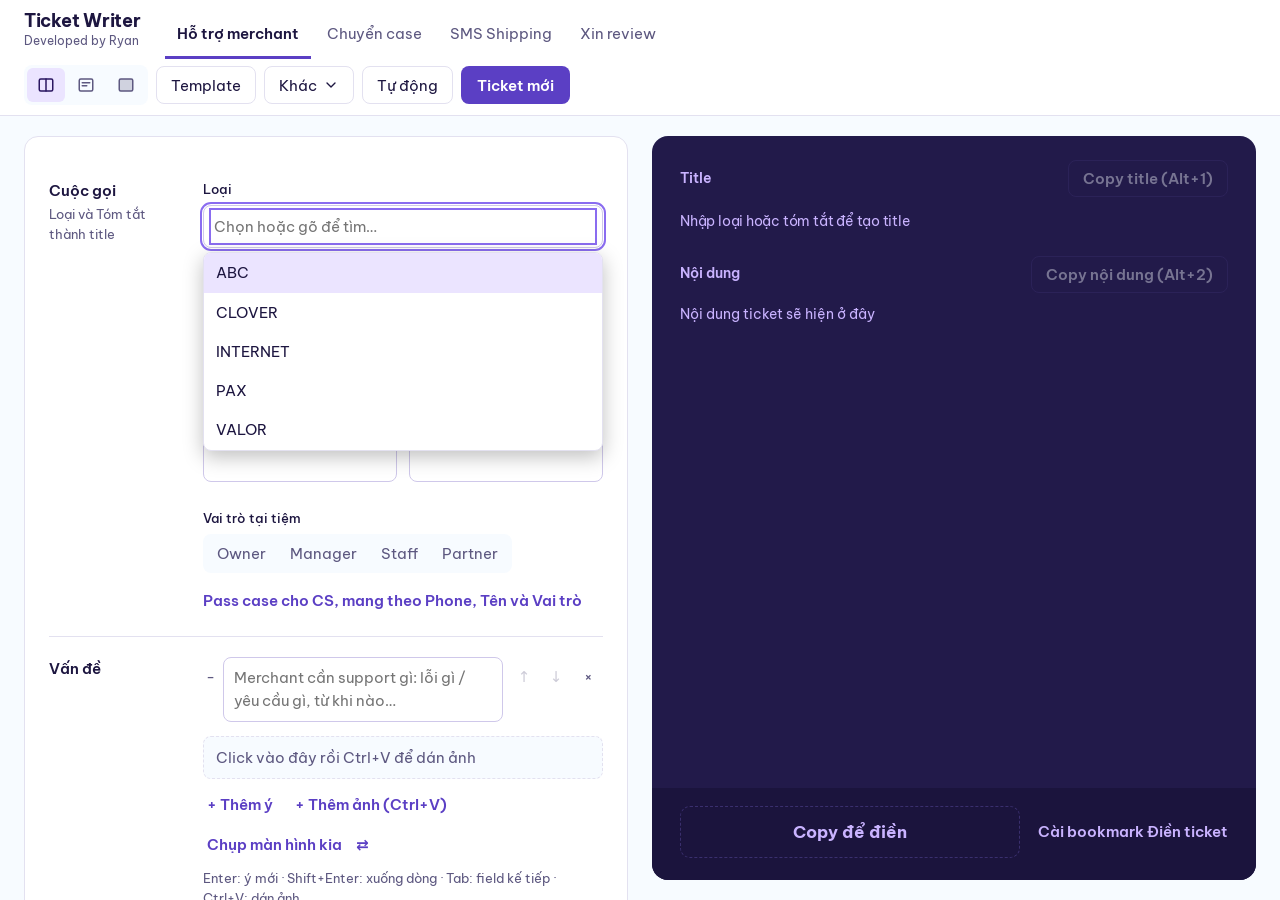
==== commit d25b496d: "feat(theme): Palette picker as color swatches with selected label Co-Authored-By: Claude Opus 5.5 <n" ====
--- a/index.html
+++ b/index.html
@@ -36,6 +36,7 @@
         <button type="button" class="menu-item" id="backupSave" title="Tải 1 file chứa gợi ý Tóm tắt (Viết ticket), gợi ý tên người support thêm (Chuyển case: Sales / MKT / CS / Tech) và template">Sao lưu gợi ý và template</button>
         <button type="button" class="menu-item" id="backupOpen" title="Chọn file sao lưu (ticket-writer-backup-….json) để nạp lại gợi ý Tóm tắt, gợi ý tag và template vào máy này">Khôi phục từ file sao lưu</button>
         <p class="menu-group">Màu giao diện</p>
+        <p class="palette-current">Đã chọn: <b id="paletteName"></b></p>
         <div class="palette-seg" id="paletteSeg" role="group" aria-label="Màu giao diện"></div>
         <hr>
         <button type="button" class="menu-item wide-only" id="swapBtn" title="Chỉ dùng ở chế độ Chia đôi">Đổi bên Nhập và Kết quả</button>
--- a/styles/palette-pink.css
+++ b/styles/palette-pink.css
@@ -1,7 +1,7 @@
 /* styles/palette-pink.css — Màu giao diện "Hồng" (data-palette="pink" trên <html>, chọn ở menu Khác). Ghi đè biến màu của tokens.css.
    Palette bản v2026-11-12.4: #ffe7f3 hồng phấn · #ffcdde hồng nhạt · #fea2ba hồng đậm · #7efaff cyan sáng · #1adee6 cyan.
    Cyan quá sáng để làm chữ trên nền sáng => chữ / link dùng --accent-text (cyan đậm), cyan gốc chỉ làm nền nút.
-   Khu Kết quả: khối mận đậm (--slab*), nút Copy để điền cyan. Chữ đã kiểm tra tương phản >= 4.5:1 (WCAG AA), khung focus >= 3:1.
+   Khu Kết quả: Sáng = khối mận hồng tro (dịu, không tối gắt trên nền hồng nhạt), Tối = khối mận đậm; nút Copy để điền cyan. Chữ đã kiểm tra tương phản >= 4.5:1 (WCAG AA), khung focus >= 3:1.
    Sáng / Tối giống tokens.css: khối Tối theo hệ điều hành và khối data-theme="dark" phải giữ giống nhau, và đặt đủ mọi biến khối Sáng đặt. */
 :root[data-palette="pink"] {
   --bg: #fff3f9; --panel: #ffffff; --ink: #2b2433; --muted: #6b5566;
@@ -13,7 +13,7 @@
   --err-bg: #fdd8d8; --err-ink: #a3141c;
   --urgent-bg: #fdf1f1; --urgent-line: #efb9be;
   --sms-bg: #ffe7f3; --sms-line: #fea2ba;
-  --slab: #3d1f38; --slab-dock: #33192f; --slab-line: #5e3456; --slab-ink: #fff3f9; --slab-text: #ffe7f3; --slab-muted: #fea2ba;
+  --slab: #6a4664; --slab-dock: #5e3d58; --slab-line: #85607e; --slab-ink: #fff3f9; --slab-text: #ffe7f3; --slab-muted: #ffd0de;   /* mận hồng tro: dịu với nền sáng */
   --slab-fill: #1adee6; --slab-fill-hover: #7efaff; --slab-fill-ink: #062a2c;
   --slab-done-bg: #6fe0b4; --slab-done-ink: #0b2a1f; --slab-tick: #6fe0b4;
   --slab-sms-bg: rgba(254, 162, 186, .12); --slab-sms-line: #fea2ba;
--- a/styles/layout.css
+++ b/styles/layout.css
@@ -57,9 +57,12 @@
 .menu-item:disabled { opacity: .45; cursor: not-allowed; }
 .menu-group { margin: 6px 0 0; padding: 6px 10px 2px; color: var(--muted); font-size: 13px; border-top: 1px solid var(--line); }
 .menu hr { margin: 6px 4px; border: 0; border-top: 1px solid var(--line); }
-.palette-seg { display: flex; gap: 4px; padding: 2px 0; }   /* Màu giao diện: các lựa chọn nằm ngang */
-.palette-option { flex: 1; text-align: center; }
-.palette-option[aria-pressed="true"] { background: var(--selected-bg); color: var(--selected-ink); font-weight: 600; }
+/* Màu giao diện: dòng "Đã chọn: …" + ô tròn tô màu; ô đang chọn có vòng viền đậm */
+.palette-current { margin: 0; padding: 4px 10px 2px; font-size: 13px; }
+.palette-seg { display: flex; gap: 10px; padding: 6px 10px 8px; }
+.swatch { width: 30px; height: 30px; padding: 0; border: 1px solid var(--field); border-radius: 50%; cursor: pointer; }
+.swatch:hover { transform: scale(1.08); }
+.swatch[aria-pressed="true"] { box-shadow: 0 0 0 2px var(--panel), 0 0 0 4px var(--ink); }
 .menu-meta { margin: 0; padding: 6px 10px 2px; color: var(--muted); font-size: 12px; }
 
 /* Thanh cảnh báo (config/notifications.js) */
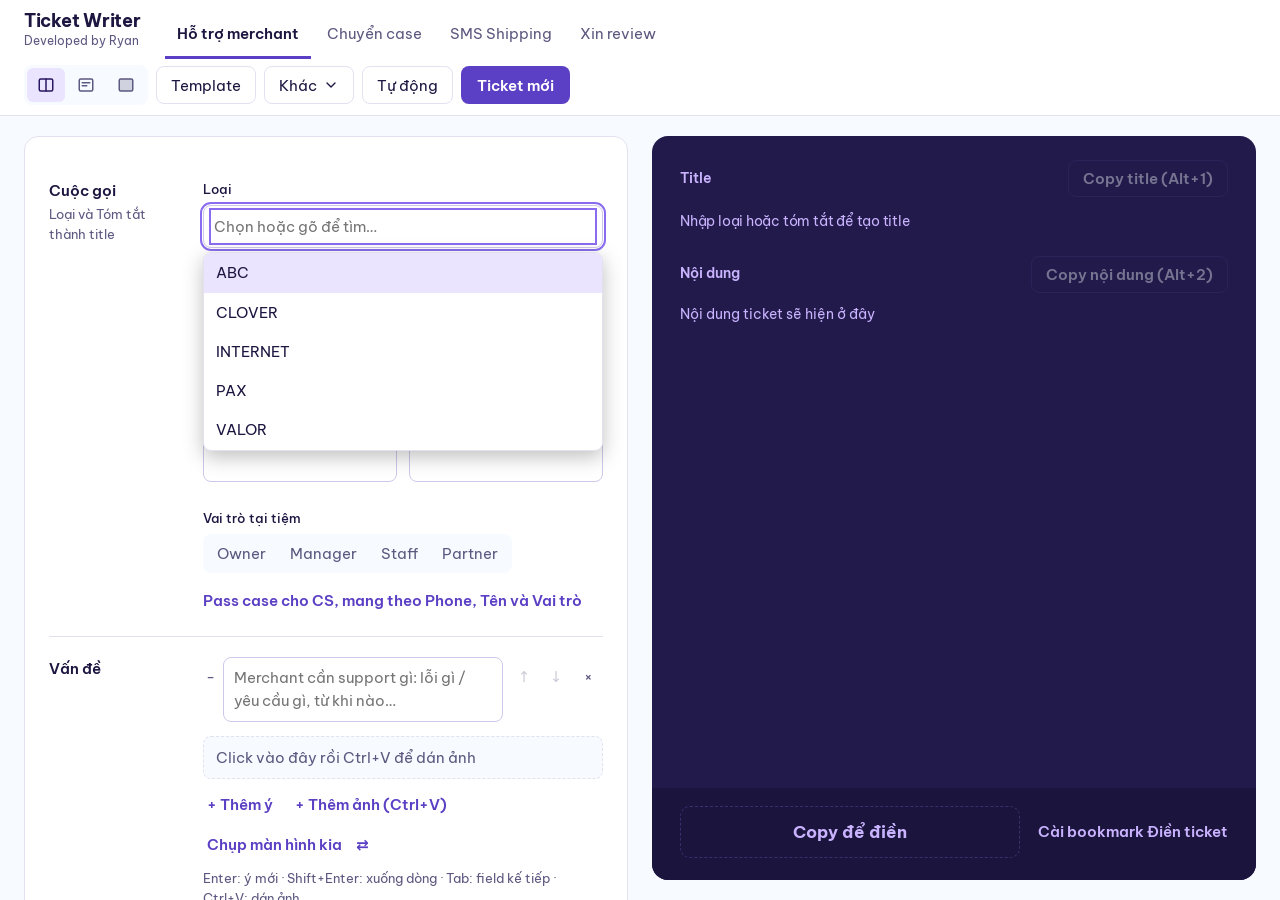
==== commit 57682390: "feat(pass-case): Added CBN/FT (Alt+C) and VIE/ENG (Alt+X) switches" ====
--- a/index.html
+++ b/index.html
@@ -68,6 +68,7 @@
         <div class="outhead">
           <h2>Nội dung</h2><span class="status" id="stBody"></span>
           <button type="button" class="copy" id="copyBody">Copy nội dung (Alt+2)</button>
+          <button type="button" class="copy" id="sendTg" hidden title="Bot gửi tin (kèm ảnh Issue) vào group của team đang chọn; xem trước rồi mới gửi" aria-keyshortcuts="Alt+G">Gửi Telegram (Alt+G)</button>
         </div>
         <pre class="out" id="outBody" data-empty="Nội dung ticket sẽ hiện ở đây"></pre>
 
@@ -162,6 +163,32 @@
     <button type="button" class="ghost" id="phoneRenew" title="iPad dùng chung: đổi ca thì đổi mã, trang gửi ảnh cũ trên iPad sẽ không gửi được nữa">Đổi mã ngay</button>
     <span class="spacer"></span>
     <button type="button" class="ghost" id="phoneStop">Tắt nhận ảnh</button>
+  </div>
+</dialog>
+
+<dialog id="tgDlg" aria-label="Gửi Telegram">
+  <div class="dhead">
+    <b id="tgTitle">Gửi vào group</b><span class="spacer"></span>
+    <button type="button" class="ghost" id="tgClose">Đóng</button>
+  </div>
+  <div class="tg-body">
+    <p class="warn" id="tgProblem" hidden></p>
+    <label class="field" id="tgTokenRow">
+      <span>Token bot (dán 1 lần, lưu trên máy này; hỏi trưởng nhóm, không gửi token vào group)</span>
+      <input type="password" class="text" id="tgToken" autocomplete="off" spellcheck="false" placeholder="123456789:AA…">
+    </label>
+    <label class="field">
+      <span>Tên của bạn (cuối tin ghi FRT: tên)</span>
+      <input type="text" class="text" id="tgName" autocomplete="off" placeholder="vd Jade">
+    </label>
+    <p class="tg-label">Tin sẽ gửi</p>
+    <pre class="tg-preview" id="tgPreview"></pre>
+    <p class="status" id="tgPhotos"></p>
+  </div>
+  <div class="dfoot">
+    <button type="button" class="ghost" id="tgForget">Xóa token trên máy này</button>
+    <span class="spacer"></span><span class="status" id="tgStatus" role="status"></span>
+    <button type="button" class="primary" id="tgSend">Gửi</button>
   </div>
 </dialog>
 
@@ -242,6 +269,7 @@
 <script src="src/domain/pass-case.js"></script>
 <script src="src/domain/pass-case-message.js"></script>
 <script src="src/domain/shop-info.js"></script>
+<script src="src/domain/telegram-message.js"></script>
 <script src="src/domain/review.js"></script>
 <script src="src/domain/review-message.js"></script>
 <script src="src/domain/phone-link.js"></script>
@@ -269,6 +297,7 @@
 <script src="src/application/notice-service.js"></script>
 <script src="src/application/theme-service.js"></script>
 <script src="src/application/palette-service.js"></script>
+<script src="src/application/telegram-service.js"></script>
 <script src="src/application/phone-service.js"></script>
 <script src="src/application/summary-history-service.js"></script>
 <script src="src/application/tag-history-service.js"></script>
@@ -281,6 +310,7 @@
 <script src="src/infrastructure/screen-capture.js"></script>
 <script src="src/infrastructure/ticket-fill.js"></script>
 <script src="src/infrastructure/shop-grab.js"></script>
+<script src="src/infrastructure/telegram-bot.js"></script>
 <script src="src/infrastructure/zip.js"></script>
 <script src="src/infrastructure/pdf-image.js"></script>
 <script src="src/infrastructure/pdf.js"></script>
@@ -293,6 +323,7 @@
 <script src="src/ui/notice-bar.js"></script>
 <script src="src/ui/theme-toggle.js"></script>
 <script src="src/ui/palette-picker.js"></script>
+<script src="src/ui/telegram-dialog.js"></script>
 <script src="src/ui/category-combo.js"></script>
 <script src="src/ui/summary-combo.js"></script>
 <script src="src/ui/idea-list.js"></script>
@@ -302,6 +333,7 @@
 <script src="src/ui/sms-form.js"></script>
 <script src="src/ui/shipping-form.js"></script>
 <script src="src/ui/shop-paste.js"></script>
+<script src="src/ui/pass-case-switches.js"></script>
 <script src="src/ui/pass-case-form.js"></script>
 <script src="src/ui/review-form.js"></script>
 <script src="src/ui/picker.js"></script>
--- a/styles/layout.css
+++ b/styles/layout.css
@@ -29,7 +29,8 @@
 .ghost:hover { border-color: var(--accent); }
 .ghost:disabled { opacity: .45; cursor: not-allowed; }
 .primary { min-height: 38px; padding: 0 16px; background: var(--accent); color: var(--accent-ink); border: 0; border-radius: var(--radius); font-weight: 600; cursor: pointer; }
-.primary:hover { filter: brightness(1.08); }
+.primary:hover:not(:disabled) { filter: brightness(1.08); }
+.primary:disabled { opacity: .45; cursor: not-allowed; }   /* vd nút Gửi Telegram khi còn thiếu token / tên */
 .link { padding: 4px 0; background: transparent; border: 0; color: var(--accent-text); font-weight: 600; cursor: pointer; }
 .link:hover { text-decoration: underline; }
 
--- a/styles/form.css
+++ b/styles/form.css
@@ -108,6 +108,7 @@
 .pass-row > .field, .contact-row > .field { flex: 1 1 0; min-width: min-content; }   /* cột rộng ít nhất bằng nhãn */
 .pass-row > .field > label, .contact-row > .field > label { white-space: nowrap; }
 .pass-row > .field:has(.seg), .contact-row > .field:has(.seg) { flex: 0 0 auto; }
+.pass-switches { display: flex; flex-wrap: wrap; gap: 12px; margin: -6px 0 14px; }   /* CBN / FT, VIE / ENG sát dưới hàng CBN */
 .pass-tags { display: flex; flex-wrap: wrap; gap: 6px; margin-bottom: 6px; }
 .pass-tag { cursor: pointer; font-weight: 500; }
 .pass-tag:not(:has(input:checked)) { opacity: .55; text-decoration: line-through; }   /* bỏ tick = hôm nay nghỉ, không tag */
--- a/styles/dialog.css
+++ b/styles/dialog.css
@@ -36,6 +36,14 @@
 .off-fields { padding: 12px 16px 4px; }
 .off-fields input.text, .off-fields select.text { width: 100%; }
 
+/* Gửi Telegram: xem trước tin, dán token / tên lần đầu */
+.tg-body { overflow: auto; padding: 12px 16px 4px; }
+.tg-body .field { display: block; }
+.tg-body .field > span { display: block; font-size: 13px; font-weight: 500; margin: 0 0 6px; }
+.tg-body .field input.text { width: 100%; }
+.tg-label { margin: 10px 0 4px; font-size: 13px; color: var(--muted); }
+.tg-preview { margin: 0; padding: 10px 12px; max-height: 40dvh; overflow: auto; white-space: pre-wrap; overflow-wrap: anywhere; background: var(--out-bg); border: 1px solid var(--line); border-radius: var(--radius); font: 14px/1.55 var(--font); }
+
 /* Nhận ảnh iOS: mã QR cho iPad quét */
 .phone-body { overflow: auto; padding: 8px 16px 12px; text-align: center; }
 .phone-body > p:first-child { text-align: left; }
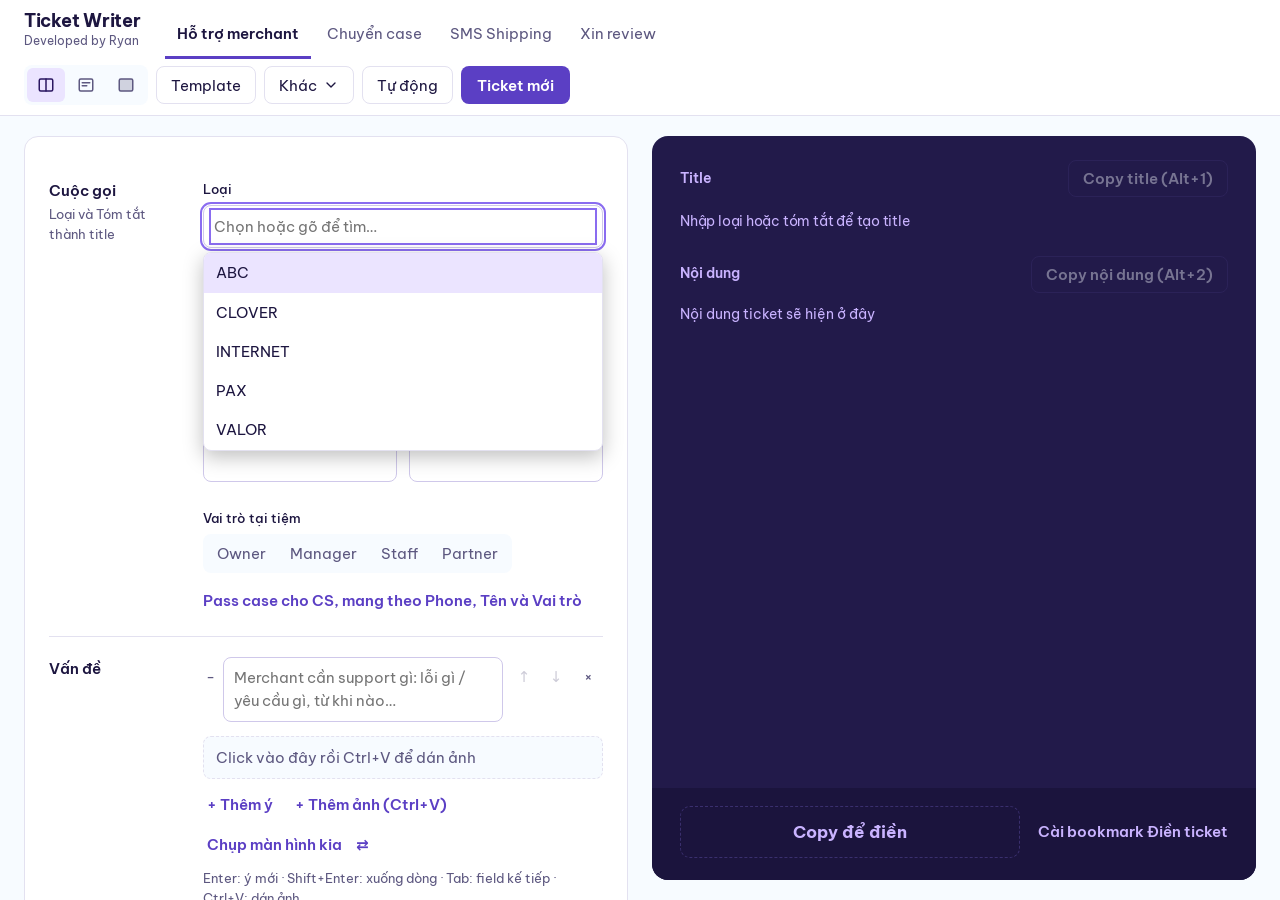
==== commit 17076bef: "feat(shop-grab): Grab name and MID on My Merchant page, stop grabbing Business ZIP My Merchant: Tên " ====
--- a/index.html
+++ b/index.html
@@ -216,7 +216,9 @@
       <li>Trên portal, bấm bookmark <b>Lấy thông tin tiệm</b> và nó báo lấy được gì:
         <ul>
           <li>Trang <b>ticket</b>: Link Ticket + Tên tiệm + MID (dòng <i>Ticket #… for Tên tiệm / MID</i>) + nội dung ticket (vào ô Issue).</li>
-          <li>Trang <b>Lead</b>: Link Lead + DBA + MID + Business ZIP.</li>
+          <li>Trang <b>My Merchant</b>: link trang (vào ô Link Lead) + Tên tiệm + MID.</li>
+          <li>Trang <b>Lead</b>: Link Lead + DBA + MID.</li>
+          <li>Không lấy Business ZIP: hỏi merchant rồi tự gõ.</li>
         </ul>
       </li>
       <li>Về Ticket Writer → <b>Chuyển case</b> → bấm <b>Dán thông tin tiệm</b>: điền các trường lấy được (ghi đè chữ cũ). Không muốn Chrome hỏi quyền xem clipboard: bấm <kbd>Ctrl</kbd>+<kbd>V</kbd> ở bất kỳ đâu trên trang Chuyển case thay cho nút (dán bằng phím thì Chrome không hỏi).</li>
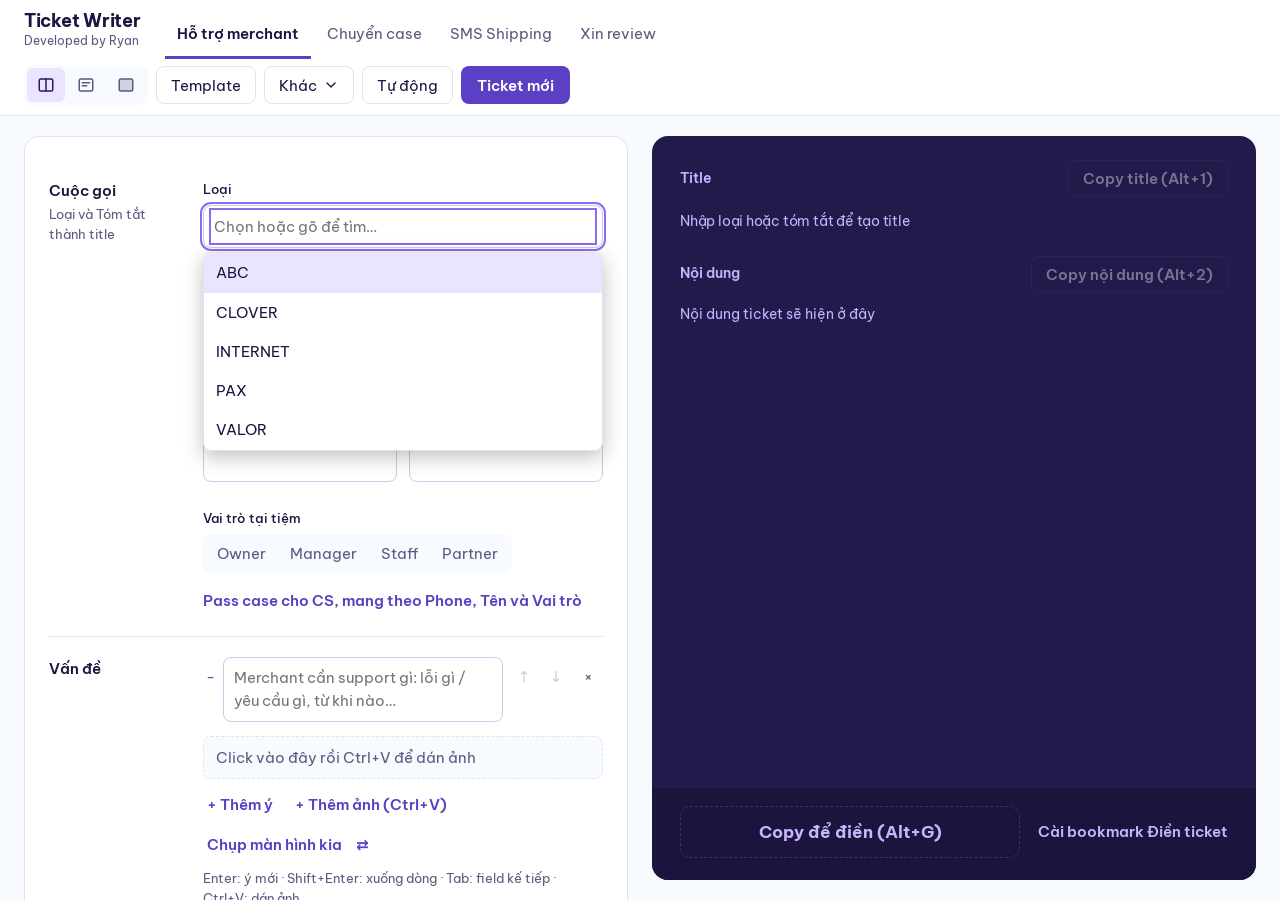
==== commit b72036c6: "feat(output): Added Alt+G shortcut for Copy để điền Co-Authored-By: Claude Opus 5.5 <noreply@anthrop" ====
--- a/index.html
+++ b/index.html
@@ -94,7 +94,7 @@
 
         <!-- Ghim đáy khối Kết quả: hành động chính, luôn trong tầm mắt dù nội dung dài -->
         <div class="dock" id="fillDock">
-          <button type="button" class="copy fill" id="copyFill" title="Copy Title + Nội dung để bookmark &quot;Điền ticket&quot; điền vào Subject / Description">Copy để điền</button>
+          <button type="button" class="copy fill" id="copyFill" title="Copy Title + Nội dung để bookmark &quot;Điền ticket&quot; điền vào Subject / Description (Alt+G)" aria-keyshortcuts="Alt+G">Copy để điền (Alt+G)</button>
           <button type="button" class="link" id="fillHelp">Cài bookmark Điền ticket</button>
         </div>
       </div>
@@ -265,6 +265,7 @@
 <script src="src/domain/offline-ticket.js"></script>
 <script src="src/domain/backup.js"></script>
 <script src="src/domain/sms.js"></script>
+<script src="src/domain/sms-segments.js"></script>
 <script src="src/domain/sms-message.js"></script>
 <script src="src/domain/shipping.js"></script>
 <script src="src/domain/shipping-message.js"></script>
--- a/styles/form.css
+++ b/styles/form.css
@@ -118,3 +118,7 @@
 .pass-multiline { resize: none; overflow: hidden; min-height: 60px; }
 .pass-tips { margin: 0 0 14px; padding: 10px 12px 10px 28px; color: var(--muted); font-size: 13px; background: var(--panel); border: 1px solid var(--line); border-radius: var(--radius); }
 .pass-jump { margin: -2px 0 0; }   /* nút pass case cho CS ngay dưới hàng Phone */
+.sms-segments { margin: 4px 0 0; }
+.sms-segments.ucs2 { color: var(--warn-ink); font-weight: 600; }   /* UCS-2: tin tốn nhiều segment hơn */
+.sms-price { margin: 0; font-weight: 600; }
+.sms-price.too-long { color: var(--warn-ink); }   /* tin dài hơn maxSegments */
